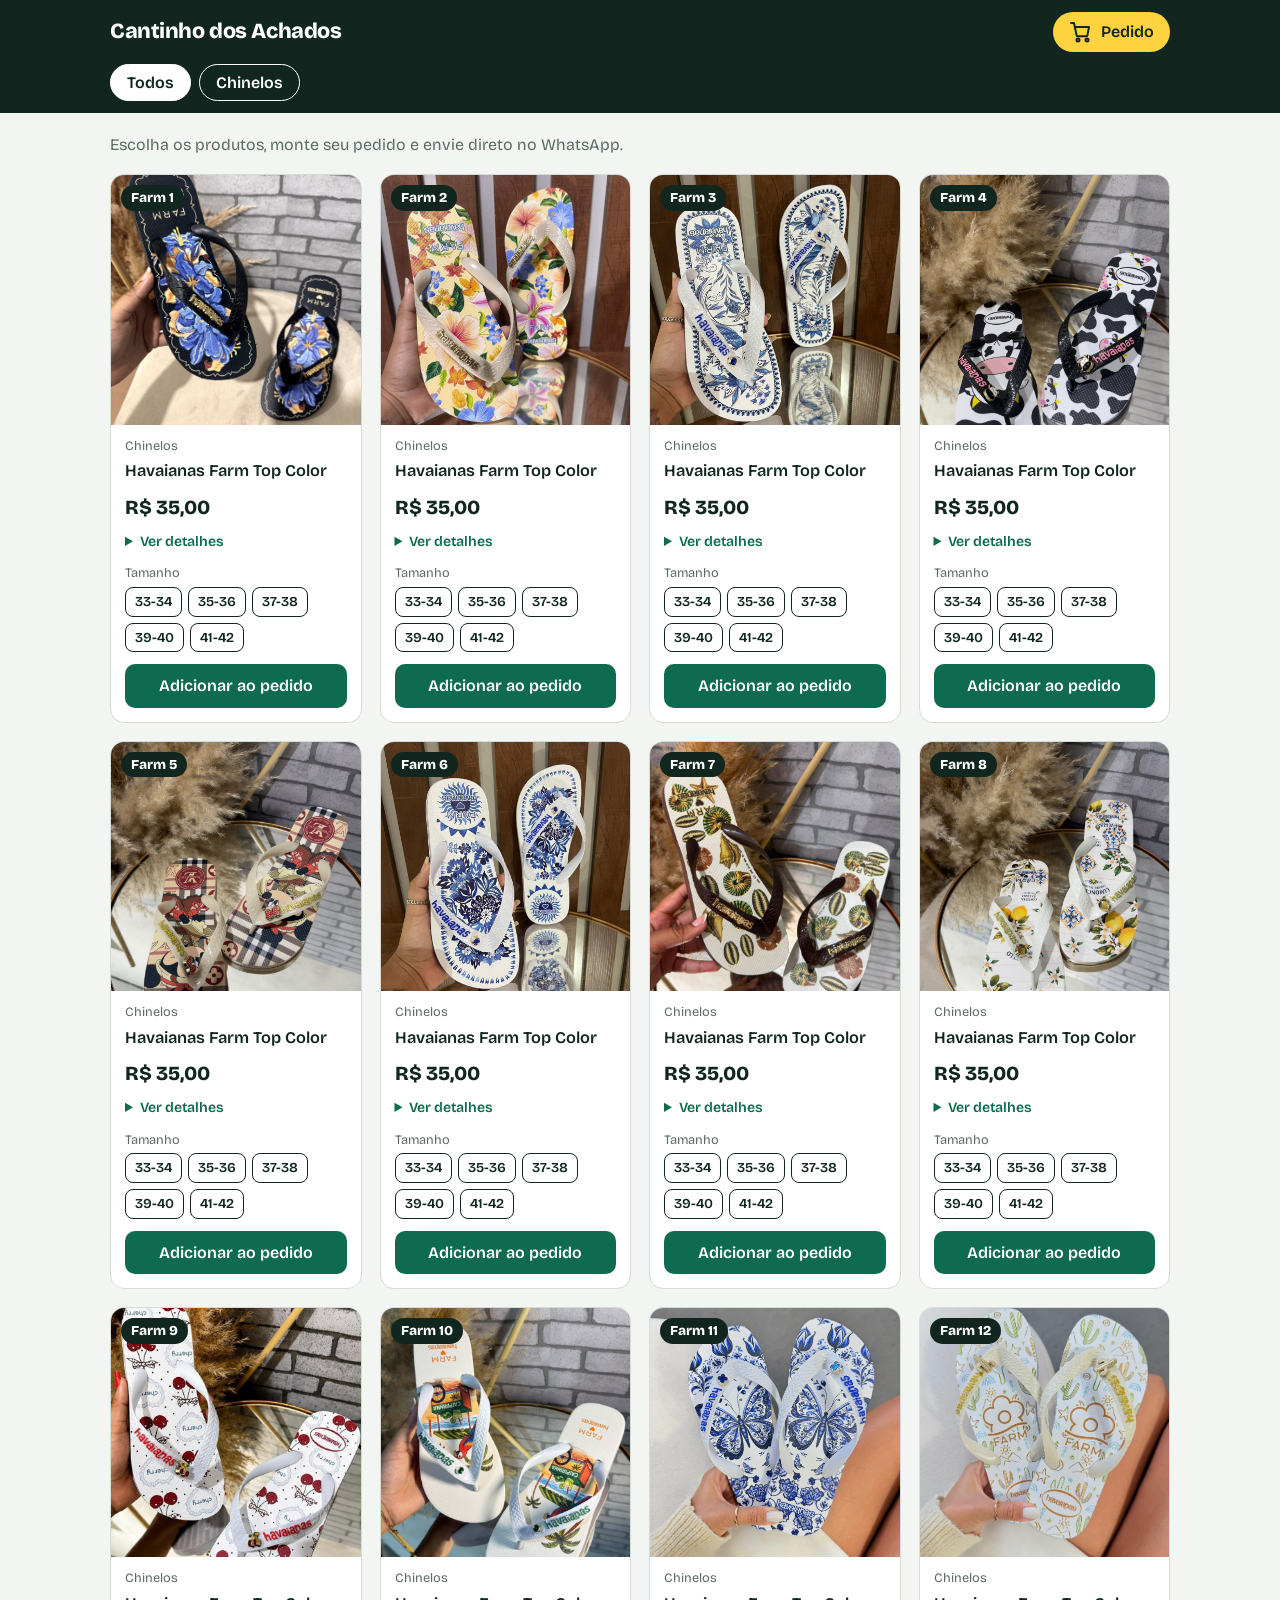
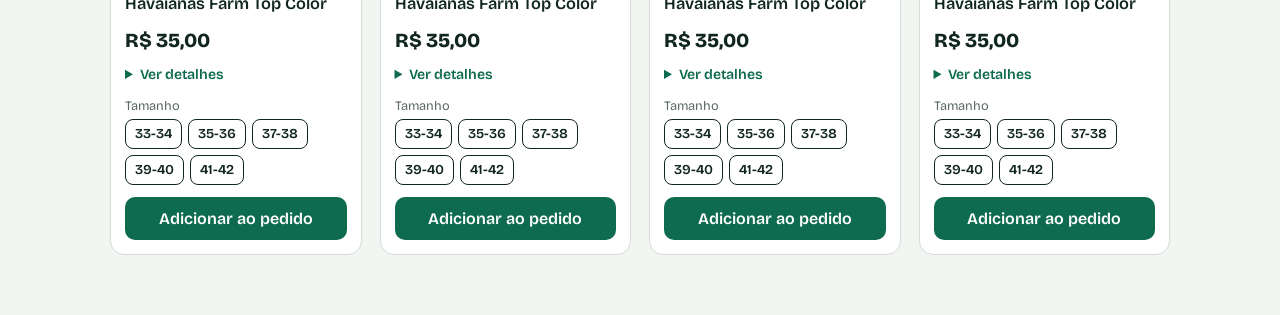
==== index.html @ ed5be7b3 "pastas" ====
<!DOCTYPE html>
<html lang="pt-BR">
<head>
<meta charset="utf-8">
<meta name="viewport" content="width=device-width, initial-scale=1">
<title>Cantinho dos Achados – Catálogo</title>
<link rel="preconnect" href="https://fonts.googleapis.com">
<link rel="preconnect" href="https://fonts.gstatic.com" crossorigin>
<link href="https://fonts.googleapis.com/css2?family=Bricolage+Grotesque:wght@400;600;800&display=swap" rel="stylesheet">
<link rel="stylesheet" href="css/style.css">
</head>
<body>

<header class="topo">
  <div class="topo-barra">
    <a class="marca" href="#" id="loja">Cantinho dos Achados</a>
    <button class="carrinho" id="abrir" type="button" aria-label="Abrir meu pedido">
      <svg width="24" height="24" viewBox="0 0 24 24" fill="none" stroke="currentColor" stroke-width="2" stroke-linecap="round" stroke-linejoin="round" aria-hidden="true">
        <circle cx="9" cy="20" r="1.5"/><circle cx="18" cy="20" r="1.5"/>
        <path d="M2 3h3l2.6 12.4a1 1 0 0 0 1 .8h8.8a1 1 0 0 0 1-.8L20 7H6"/>
      </svg>
      <span class="carrinho-txt">Pedido</span>
      <span class="badge" id="badge" hidden>0</span>
    </button>
  </div>
  <nav class="tabs" id="tabs" aria-label="Categorias"></nav>
</header>

<main>
  <p class="intro">Escolha os produtos, monte seu pedido e envie direto no WhatsApp.</p>
  <div class="grid" id="grid"></div>
</main>

<div class="fundo" id="fundo"></div>
<aside class="gaveta" id="gaveta" aria-label="Seu pedido">
  <div class="gaveta-topo">
    <h2>Seu pedido</h2>
    <button class="fechar" id="fechar" type="button" aria-label="Fechar">×</button>
  </div>
  <ul class="lista" id="lista"></ul>
  <div class="rodape">
    <div class="total"><span>Total</span><span id="total"></span></div>
    <button class="enviar" id="enviar" type="button">Enviar pedido no WhatsApp</button>
    <button class="limpar" id="limpar" type="button">Esvaziar pedido</button>
  </div>
</aside>

<script src="js/produtos.js"></script>
<script src="js/script.js"></script>
</body>
</html>
---- css/style.css ----
:root{
  --bg:#F2F5F1; --card:#FFFFFF; --ink:#10261F; --muted:#5C6B64; --line:#D3DCD6;
  --accent:#0E6B4F; --accent-ink:#FFFFFF; --mark:#FFD23F; --zap:#1FA855;
  --proporcao:1 / 1;   /* formato de todas as fotos: 1 / 1 (quadrado), 4 / 5 (em pé), 3 / 4... */
}
*{box-sizing:border-box}
html{scroll-behavior:smooth}
body{margin:0;background:var(--bg);color:var(--ink);font-family:"Bricolage Grotesque",system-ui,-apple-system,"Segoe UI",Roboto,sans-serif;line-height:1.45}
button{font:inherit;color:inherit;cursor:pointer}
:focus-visible{outline:3px solid var(--accent);outline-offset:2px}

/* ---------- Navbar ---------- */
.topo{position:sticky;top:0;z-index:10;background:var(--ink);color:#fff}
.topo-barra{max-width:1100px;margin:0 auto;padding:12px 20px;display:flex;justify-content:space-between;align-items:center}
.marca{color:#fff;text-decoration:none;font-weight:800;font-size:1.35rem;letter-spacing:-.02em}
.carrinho{position:relative;display:flex;align-items:center;gap:8px;background:var(--mark);color:var(--ink);border:0;border-radius:999px;padding:8px 16px;font-weight:600}
.badge{position:absolute;top:-6px;right:-6px;min-width:22px;height:22px;padding:0 6px;border-radius:999px;background:var(--zap);color:#fff;font-size:.8rem;font-weight:800;display:grid;place-items:center;border:2px solid var(--ink)}
.badge[hidden]{display:none}

.tabs{display:flex;gap:8px;max-width:1100px;margin:0 auto;padding:0 20px 12px;overflow-x:auto}
.tab{border:1.5px solid #fff;background:transparent;color:#fff;border-radius:999px;padding:6px 16px;white-space:nowrap;font-weight:600}
.tab[aria-pressed="true"]{background:#fff;color:var(--ink)}

/* ---------- Catálogo ---------- */
main{max-width:1100px;margin:0 auto;padding:20px 20px 60px}
.intro{margin:0 0 18px;color:var(--muted)}
.grid{display:grid;grid-template-columns:repeat(auto-fill,minmax(210px,1fr));gap:18px}
.item{background:var(--card);border:1px solid var(--line);border-radius:14px;overflow:hidden;display:flex;flex-direction:column}
.thumb{aspect-ratio:var(--proporcao);position:relative;overflow:hidden;display:grid;place-items:center;font-size:3.4rem;background:#E3ECE6}
.thumb img{position:absolute;inset:0;width:100%;height:100%;object-fit:cover;object-position:center;display:block}
.info{padding:12px 14px 14px;display:flex;flex-direction:column;gap:4px;flex:1}
.cat{font-size:.8rem;color:var(--muted)}
.nome{font-weight:600;font-size:1.02rem}
.preco{font-weight:800;font-size:1.25rem;margin-top:auto;padding-top:6px}
.detalhes{margin-top:6px;font-size:.88rem;color:var(--muted)}
.detalhes summary{cursor:pointer;font-weight:600;color:var(--accent)}
.detalhes ul{margin:6px 0 0;padding-left:18px}
.detalhes li{margin-bottom:3px}
.add{margin-top:8px;border:0;border-radius:10px;background:var(--accent);color:var(--accent-ink);padding:10px;font-weight:600}
.add:active{transform:scale(.98)}
.vazio{color:var(--muted);padding:40px 0}

/* ---------- Gaveta do pedido ---------- */
.fundo{position:fixed;inset:0;background:rgba(16,38,31,.5);z-index:20;display:none}
.fundo.on{display:block}
.gaveta{position:fixed;right:0;top:0;bottom:0;width:min(420px,100%);background:var(--card);z-index:30;display:none;flex-direction:column}
.gaveta.on{display:flex}
.gaveta-topo{padding:18px 20px;display:flex;justify-content:space-between;align-items:center;border-bottom:1px solid var(--line)}
.gaveta h2{margin:0;font-size:1.3rem}
.fechar{border:0;background:none;font-size:1.6rem;line-height:1;padding:4px 8px}
.lista{flex:1;overflow:auto;padding:8px 20px;margin:0;list-style:none}
.linha{display:grid;grid-template-columns:1fr auto;gap:2px 12px;padding:12px 0;border-bottom:1px solid var(--line)}
.linha .n{font-weight:600}
.linha .p{font-weight:800;text-align:right}
.qtd{display:flex;align-items:center;gap:10px;grid-column:1/-1}
.qtd button{width:32px;height:32px;border-radius:8px;border:1.5px solid var(--ink);background:none;font-weight:800}
.rodape{padding:16px 20px;border-top:1px solid var(--line)}
.total{display:flex;justify-content:space-between;font-size:1.25rem;font-weight:800;margin-bottom:12px}
.enviar{width:100%;border:0;border-radius:12px;background:var(--zap);color:#fff;padding:14px;font-weight:800;font-size:1.05rem}
.enviar:disabled{opacity:.4;cursor:not-allowed}
.limpar{width:100%;margin-top:8px;border:0;background:none;color:var(--muted);text-decoration:underline;padding:8px}

@media (max-width:420px){.carrinho-txt{display:none}}
@media (prefers-reduced-motion:reduce){html{scroll-behavior:auto}.add:active{transform:none}}

/* ---------- Código na foto e tamanhos ---------- */
.thumb{position:relative}
.codigo{position:absolute;top:10px;left:10px;background:var(--ink);color:#fff;font-weight:800;font-size:.85rem;padding:3px 10px;border-radius:999px}
.tamanhos{margin-top:8px;border-radius:8px}
.tam-rot{display:block;font-size:.8rem;color:var(--muted);margin-bottom:4px}
.tam-lista{display:flex;flex-wrap:wrap;gap:6px}
.tam{border:1.5px solid var(--ink);background:transparent;border-radius:8px;padding:4px 9px;font-size:.85rem;font-weight:600}
.tam[aria-pressed="true"]{background:var(--ink);color:#fff}
.tamanhos.erro{outline:2px solid #C8372D;outline-offset:4px}
.tamanhos.erro .tam-rot{color:#C8372D;font-weight:600}
.tamanhos.erro .tam-rot::after{content:" – escolha um";}
.tam-linha{display:block;font-weight:400;font-size:.85rem;color:var(--muted)}

/* ---------- Remover item do pedido ---------- */
.qtd .remover{width:auto;height:auto;margin-left:auto;border:0;padding:4px 2px;color:#C8372D;font-weight:600;font-size:.9rem;text-decoration:underline}
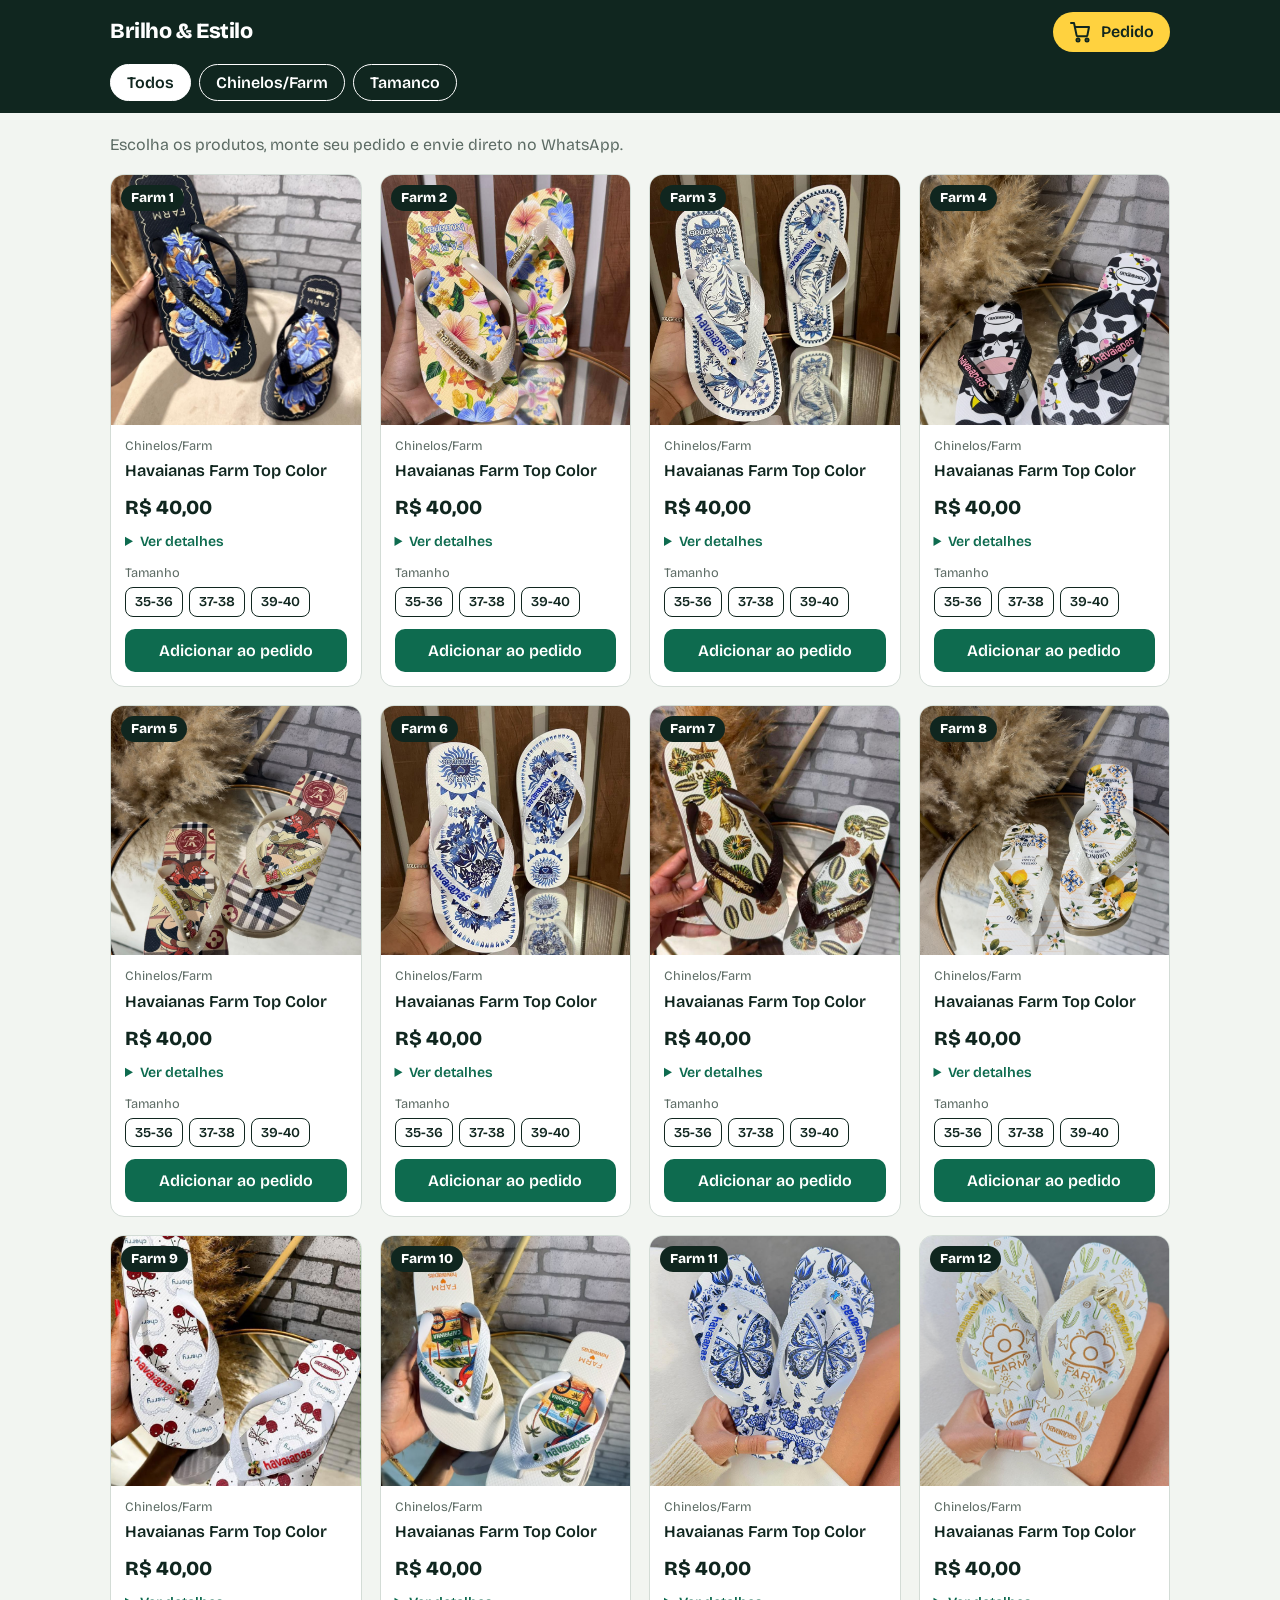
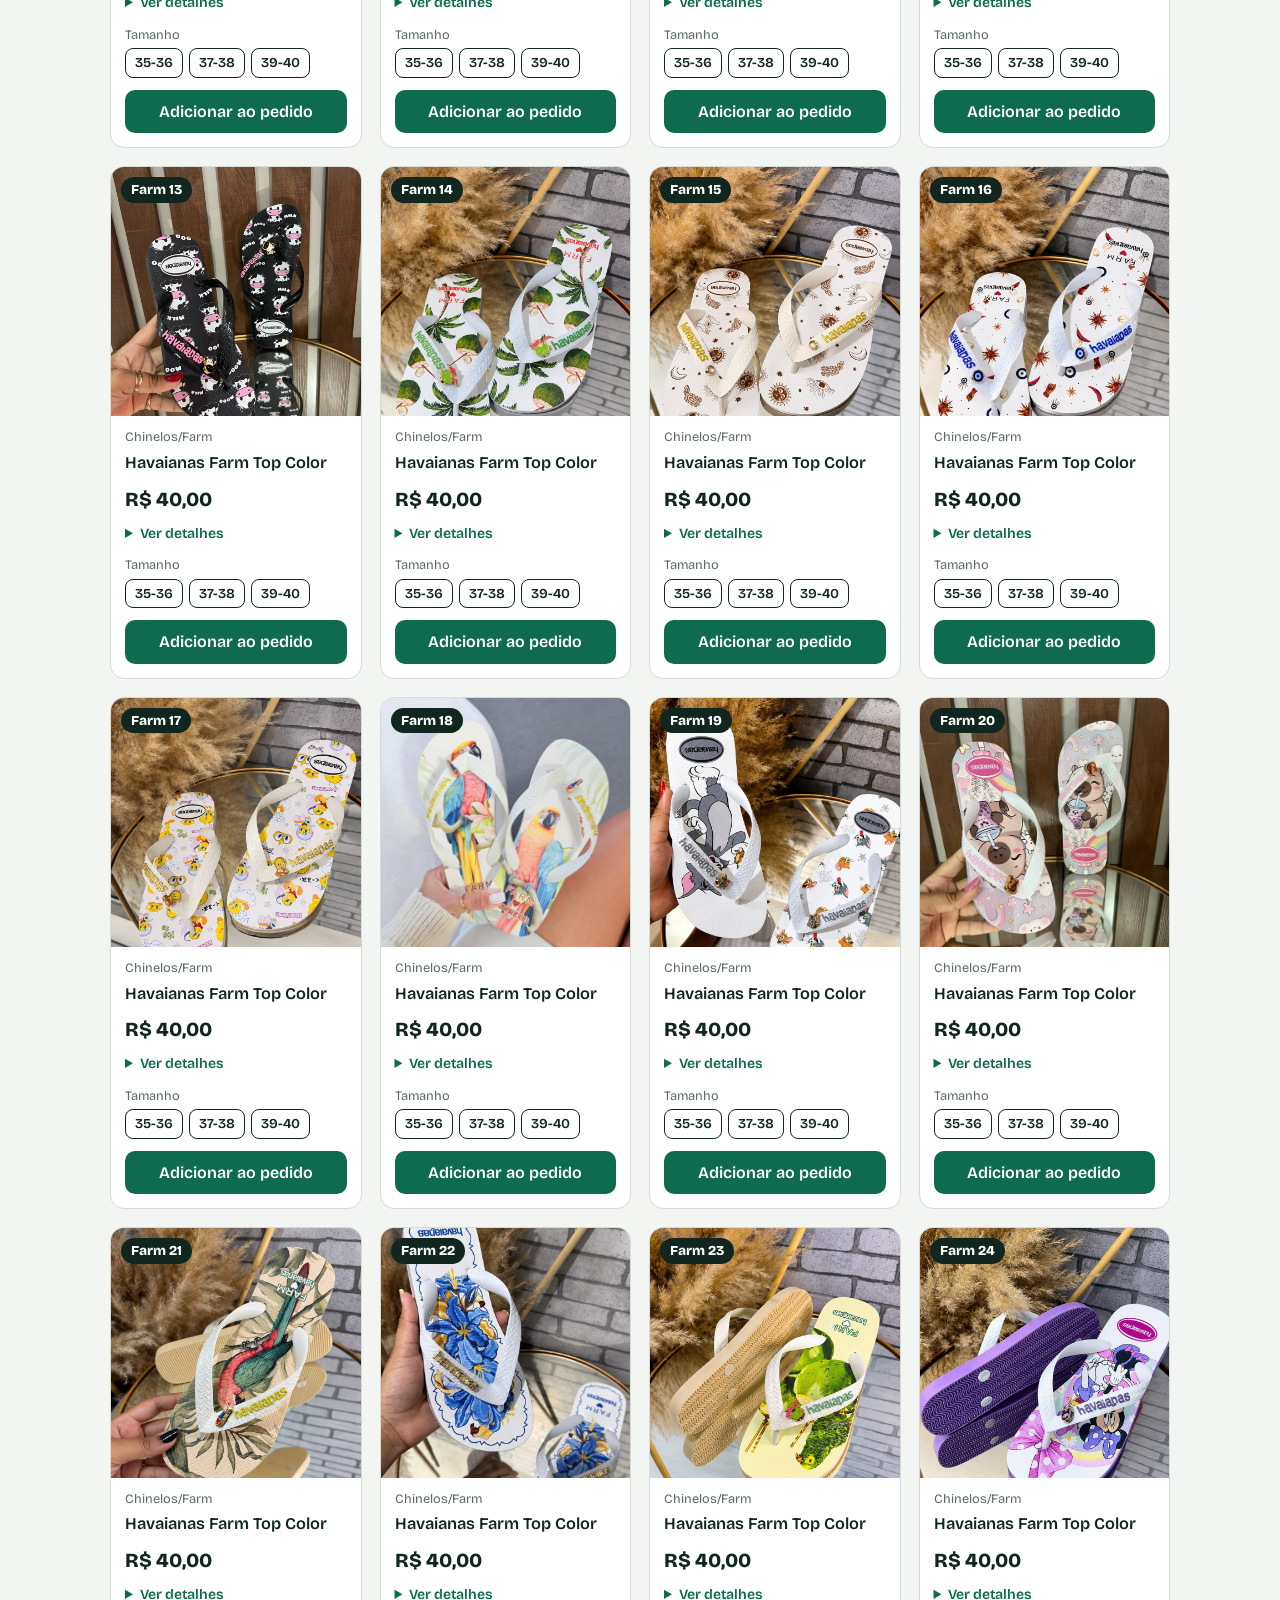
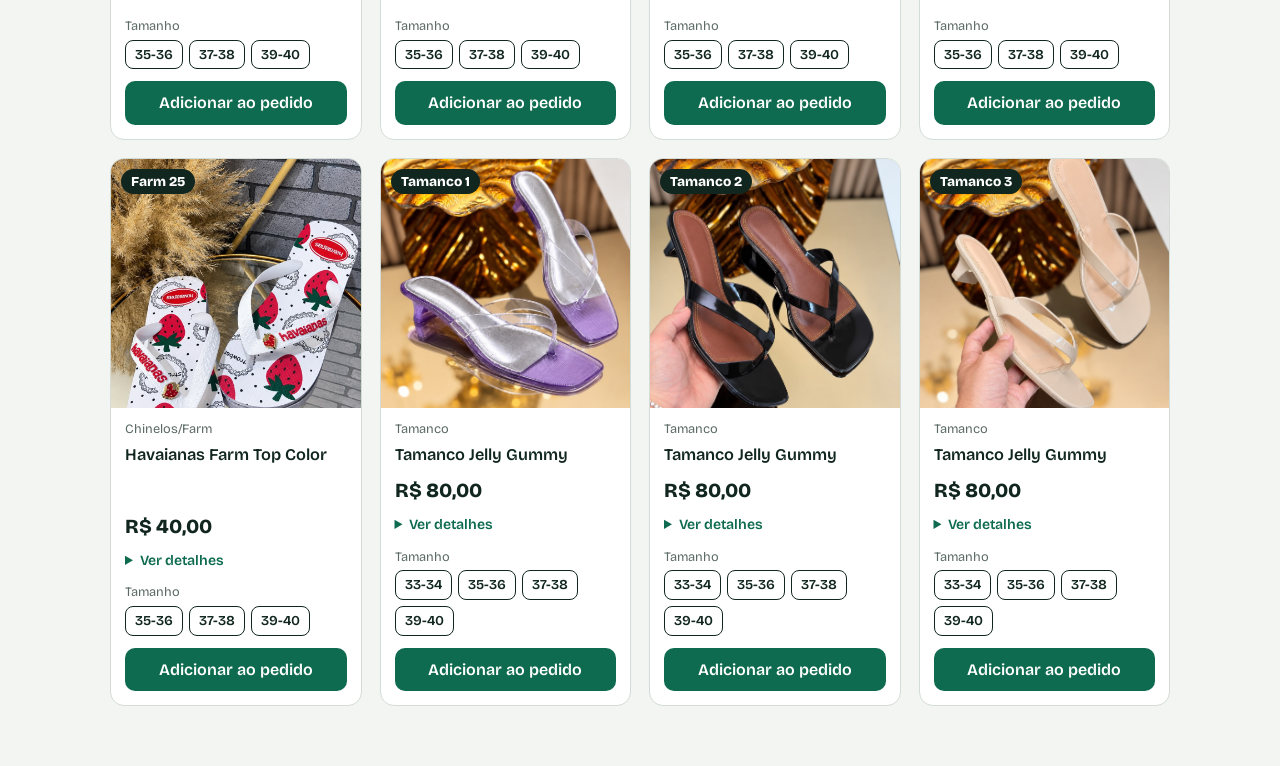
==== commit ff58dba9: "Atualização dos produtos" ====
--- a/index.html
+++ b/index.html
@@ -3,7 +3,7 @@
 <head>
 <meta charset="utf-8">
 <meta name="viewport" content="width=device-width, initial-scale=1">
-<title>Cantinho dos Achados – Catálogo</title>
+<title>Cantinho dos Achados</title>
 <link rel="preconnect" href="https://fonts.googleapis.com">
 <link rel="preconnect" href="https://fonts.gstatic.com" crossorigin>
 <link href="https://fonts.googleapis.com/css2?family=Bricolage+Grotesque:wght@400;600;800&display=swap" rel="stylesheet">
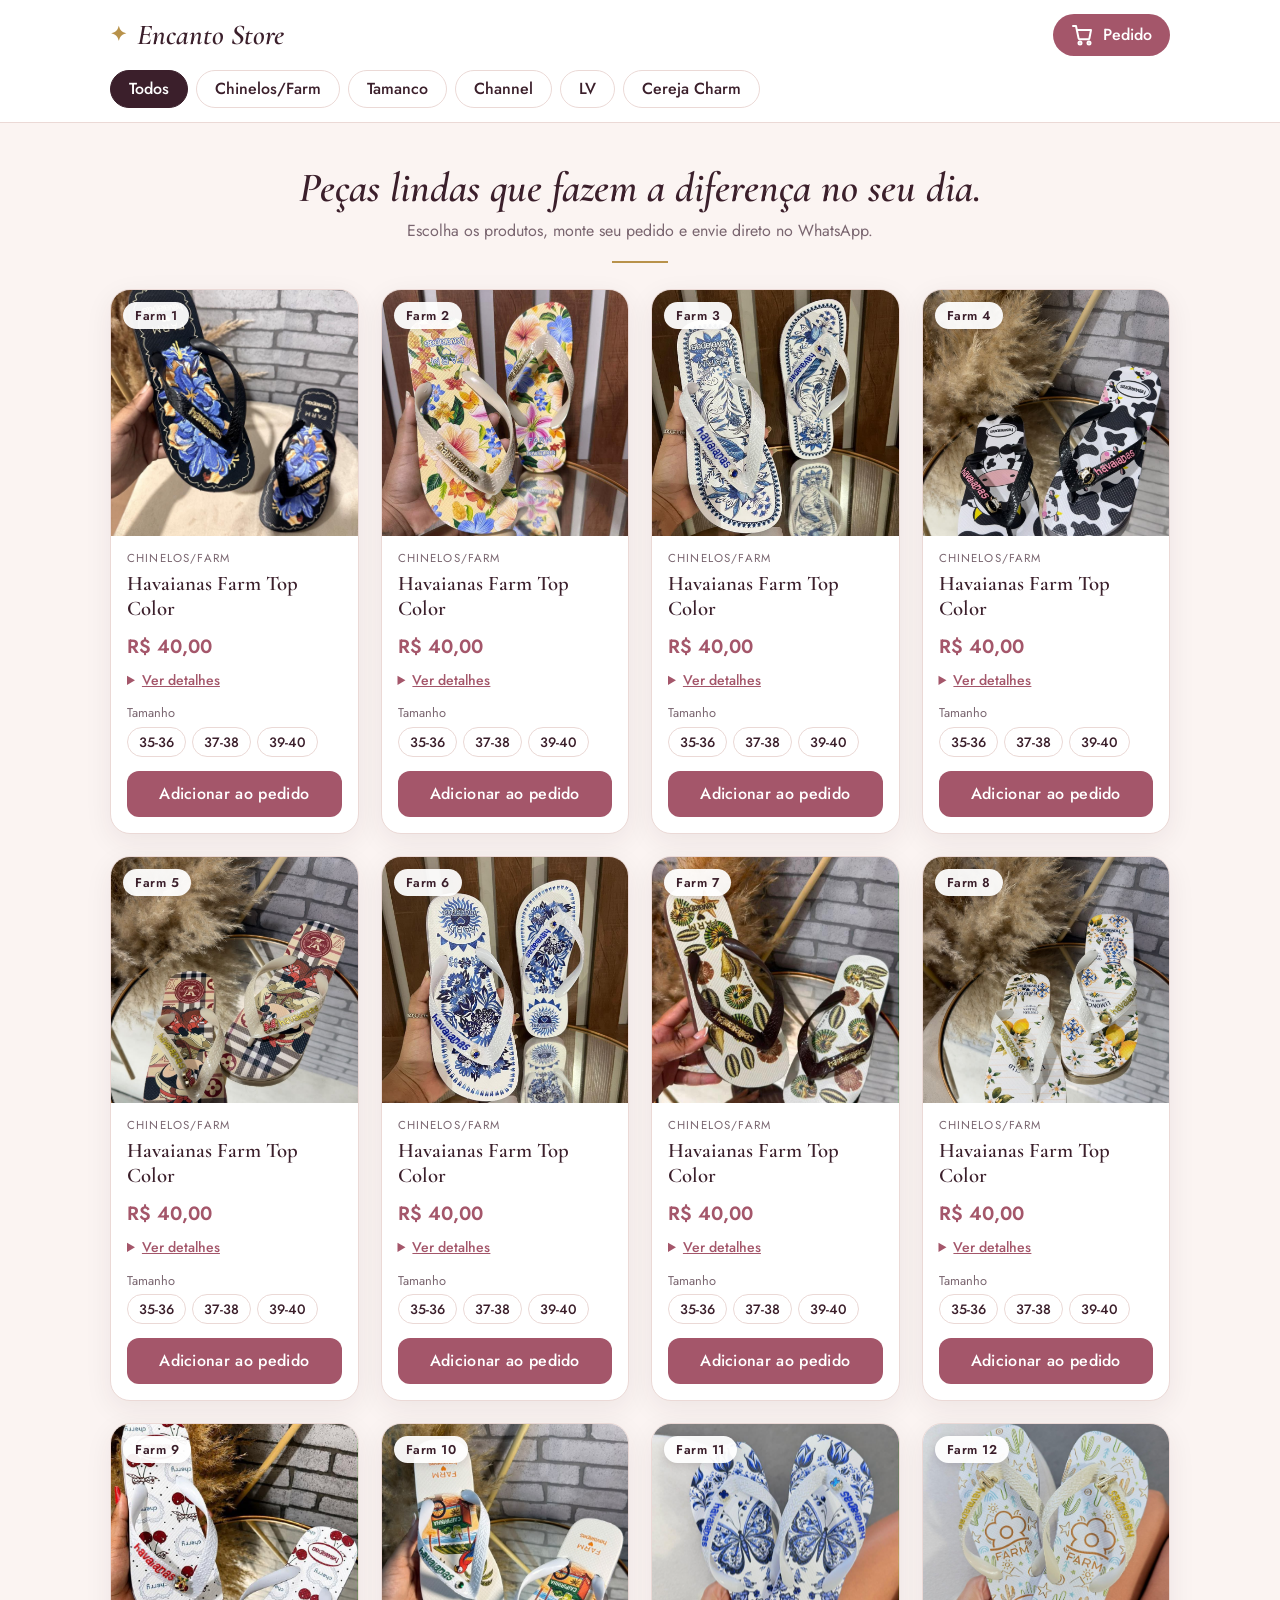
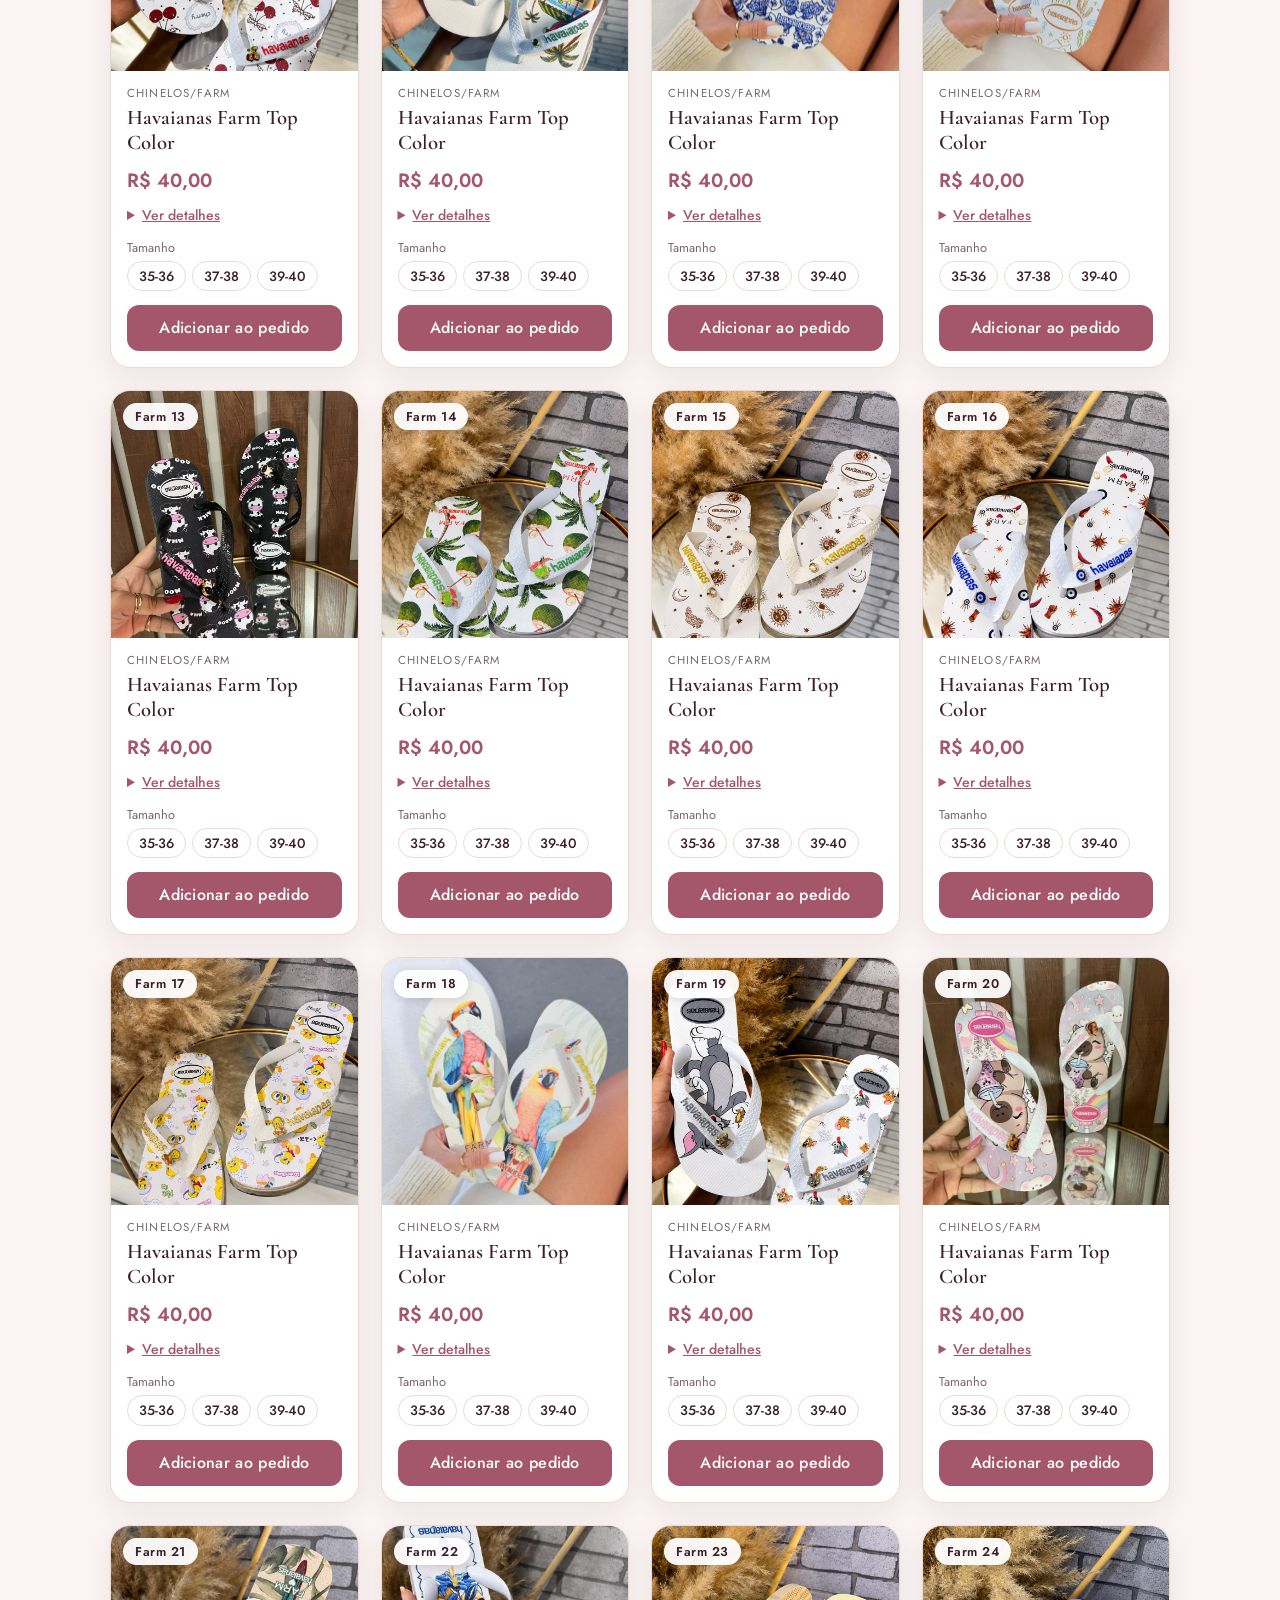
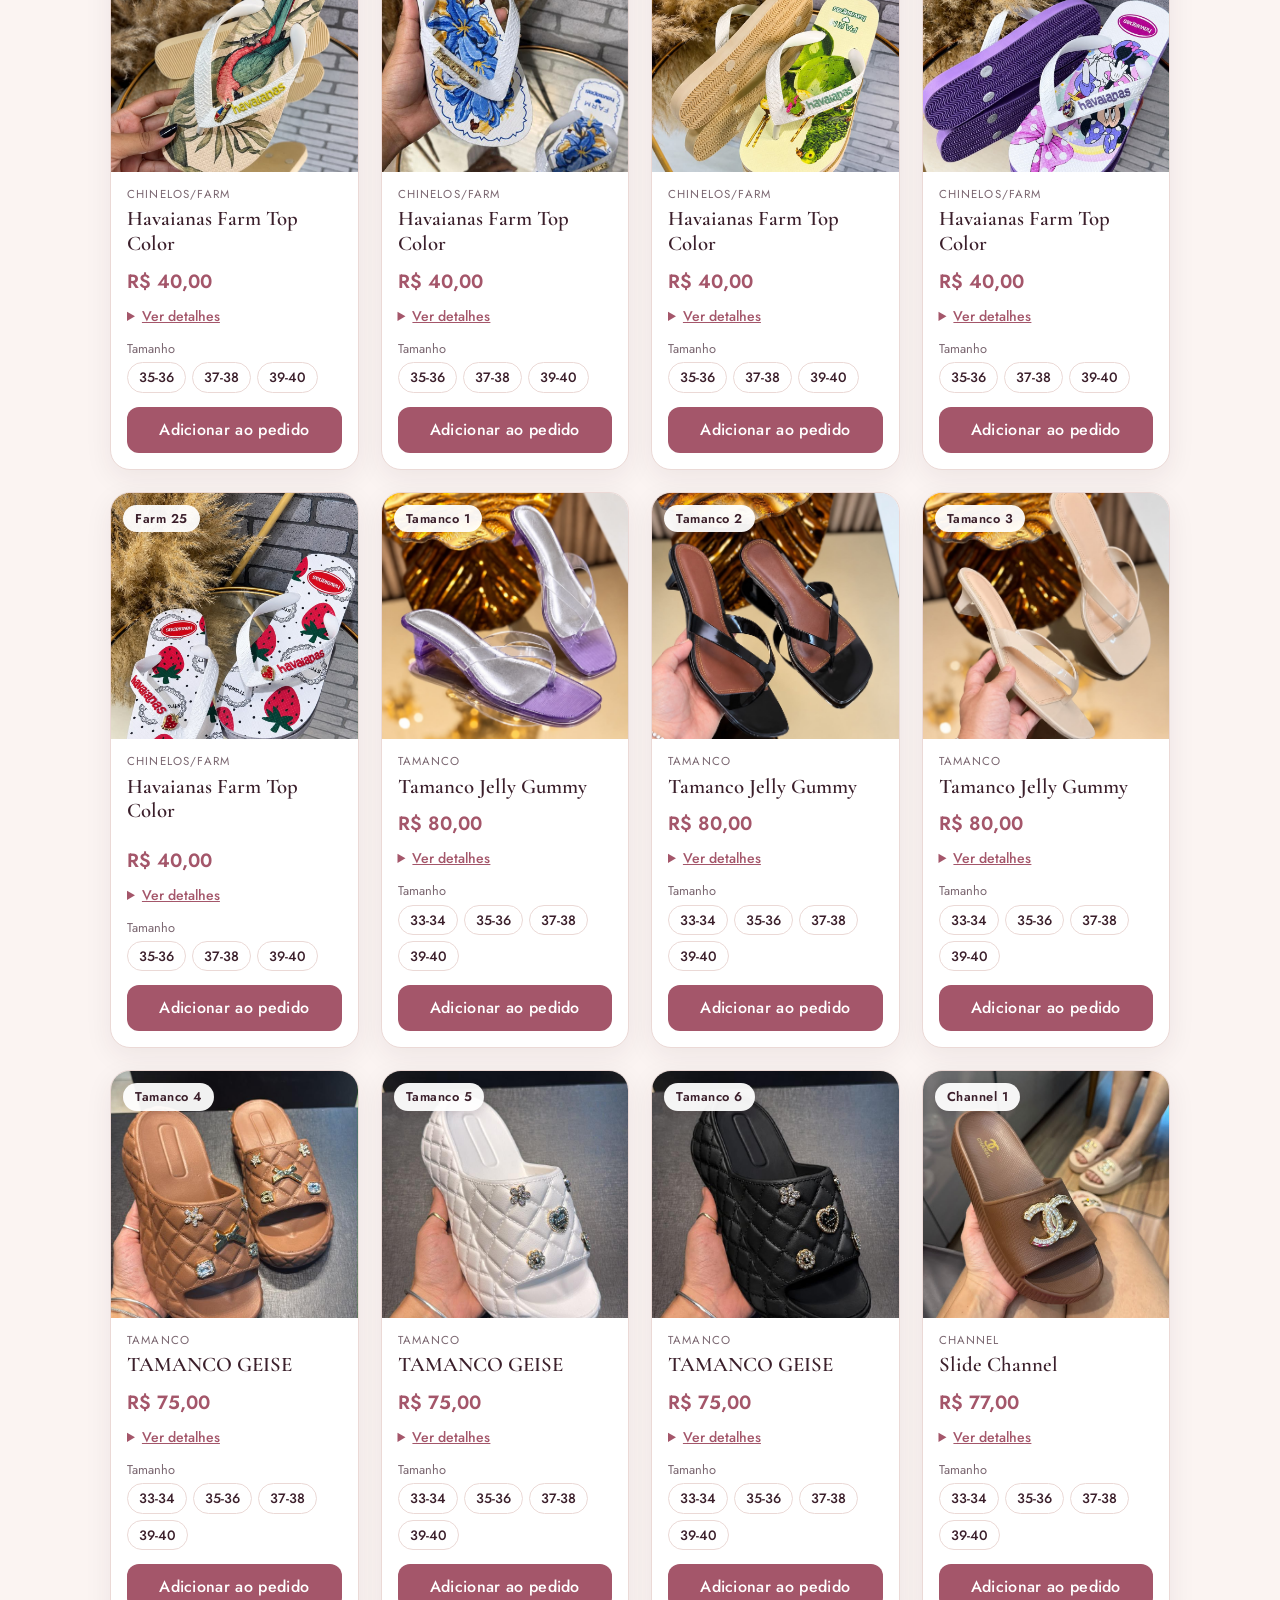
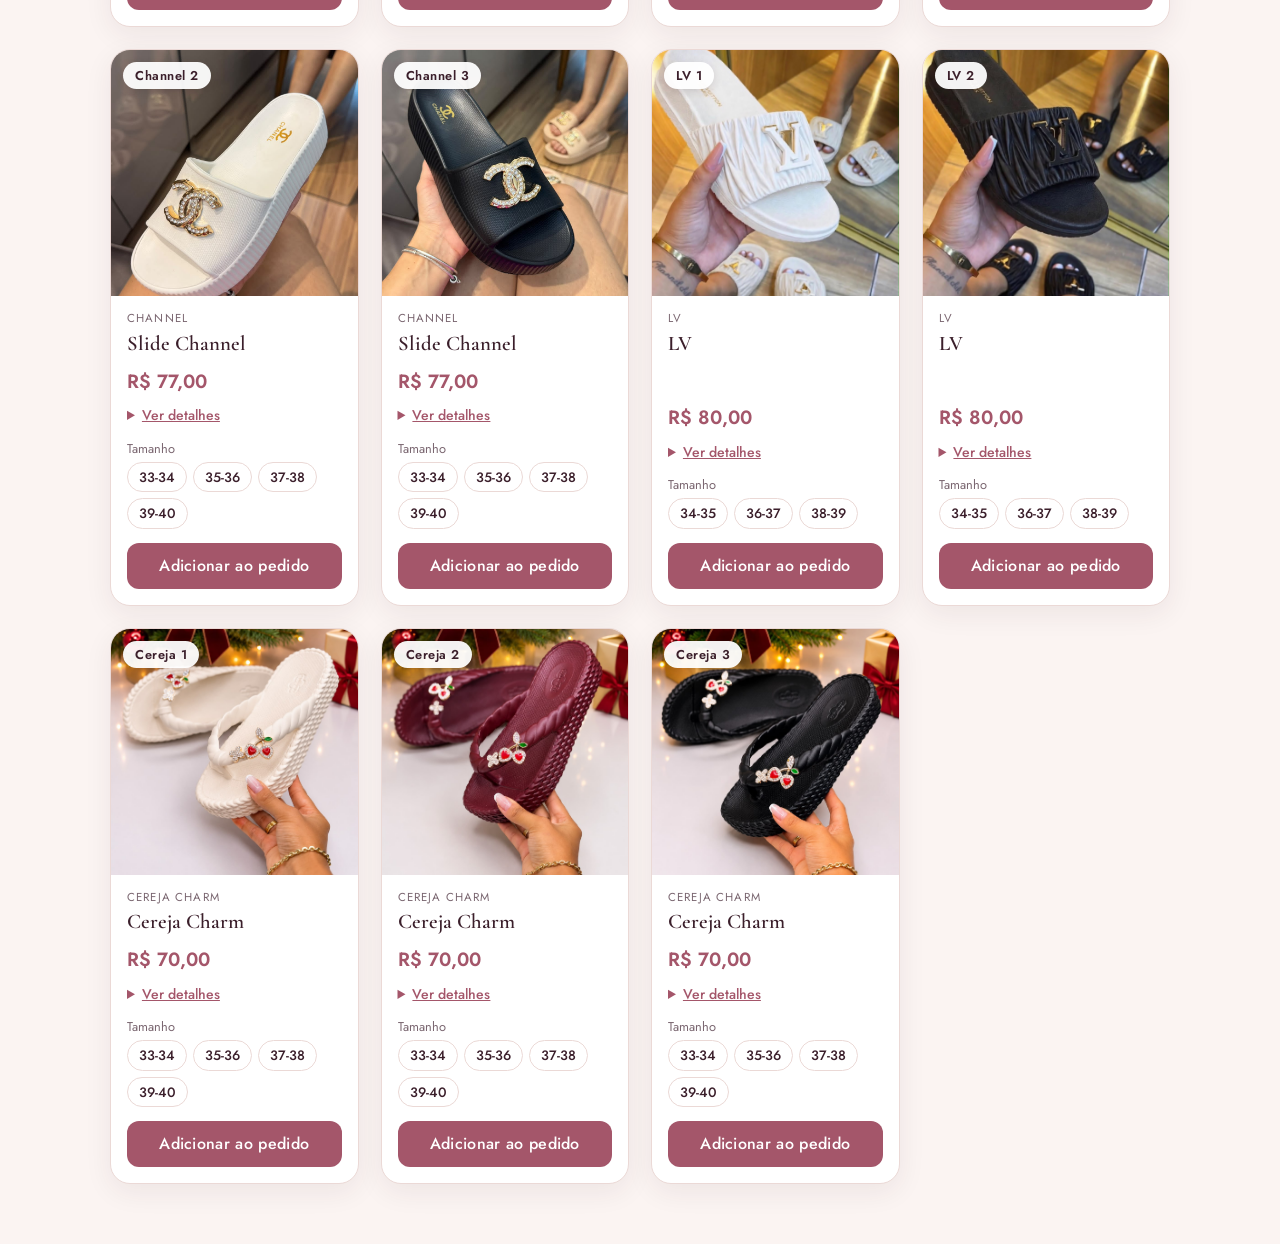
==== commit 1d059c48: "Produtos25/11/2026" ====
--- a/index.html
+++ b/index.html
@@ -3,17 +3,17 @@
 <head>
 <meta charset="utf-8">
 <meta name="viewport" content="width=device-width, initial-scale=1">
-<title>Cantinho dos Achados</title>
+<title>Encanto Store – Peças que Encantam</title>
 <link rel="preconnect" href="https://fonts.googleapis.com">
 <link rel="preconnect" href="https://fonts.gstatic.com" crossorigin>
-<link href="https://fonts.googleapis.com/css2?family=Bricolage+Grotesque:wght@400;600;800&display=swap" rel="stylesheet">
+<link href="https://fonts.googleapis.com/css2?family=Cormorant+Garamond:ital,wght@0,600;1,600&family=Jost:wght@400;500;600&display=swap" rel="stylesheet">
 <link rel="stylesheet" href="css/style.css">
 </head>
 <body>
 
 <header class="topo">
   <div class="topo-barra">
-    <a class="marca" href="#" id="loja">Cantinho dos Achados</a>
+    <a class="marca" href="#" id="loja">Encanto Store</a>
     <button class="carrinho" id="abrir" type="button" aria-label="Abrir meu pedido">
       <svg width="24" height="24" viewBox="0 0 24 24" fill="none" stroke="currentColor" stroke-width="2" stroke-linecap="round" stroke-linejoin="round" aria-hidden="true">
         <circle cx="9" cy="20" r="1.5"/><circle cx="18" cy="20" r="1.5"/>
@@ -27,7 +27,7 @@
 </header>
 
 <main>
-  <p class="intro">Escolha os produtos, monte seu pedido e envie direto no WhatsApp.</p>
+  <p class="intro"><strong id="frase">Peças lindas que fazem a diferença no seu dia.</strong><br>Escolha os produtos, monte seu pedido e envie direto no WhatsApp.</p>
   <div class="grid" id="grid"></div>
 </main>
 
--- a/css/style.css
+++ b/css/style.css
@@ -1,80 +1,100 @@
+/* =====================================================
+   ENCANTO STORE – visual: rosé, ameixa e dourado
+   Para mudar as cores do site inteiro, mexa só aqui:
+   ===================================================== */
 :root{
-  --bg:#F2F5F1; --card:#FFFFFF; --ink:#10261F; --muted:#5C6B64; --line:#D3DCD6;
-  --accent:#0E6B4F; --accent-ink:#FFFFFF; --mark:#FFD23F; --zap:#1FA855;
-  --proporcao:1 / 1;   /* formato de todas as fotos: 1 / 1 (quadrado), 4 / 5 (em pé), 3 / 4... */
+  --bg:#FBF4F2;          /* fundo da página (rosa bem clarinho) */
+  --card:#FFFFFF;
+  --ink:#3B1F2B;         /* texto e detalhes escuros (ameixa) */
+  --muted:#7A6670;
+  --line:#EBD9D6;
+  --accent:#A4566A;      /* rosé: botões e preços */
+  --accent-dark:#8A4457;
+  --accent-ink:#FFFFFF;
+  --gold:#B8924A;        /* dourado: detalhes */
+  --zap:#1FA855;         /* verde do WhatsApp */
+  --proporcao:1 / 1;     /* formato das fotos: 1 / 1, 4 / 5, 3 / 4... */
+  --serif:"Cormorant Garamond",Georgia,"Times New Roman",serif;
+  --sans:"Jost",system-ui,-apple-system,"Segoe UI",Roboto,sans-serif;
 }
 *{box-sizing:border-box}
 html{scroll-behavior:smooth}
-body{margin:0;background:var(--bg);color:var(--ink);font-family:"Bricolage Grotesque",system-ui,-apple-system,"Segoe UI",Roboto,sans-serif;line-height:1.45}
+body{margin:0;background:var(--bg);color:var(--ink);font-family:var(--sans);line-height:1.5}
 button{font:inherit;color:inherit;cursor:pointer}
 :focus-visible{outline:3px solid var(--accent);outline-offset:2px}
 
 /* ---------- Navbar ---------- */
-.topo{position:sticky;top:0;z-index:10;background:var(--ink);color:#fff}
-.topo-barra{max-width:1100px;margin:0 auto;padding:12px 20px;display:flex;justify-content:space-between;align-items:center}
-.marca{color:#fff;text-decoration:none;font-weight:800;font-size:1.35rem;letter-spacing:-.02em}
-.carrinho{position:relative;display:flex;align-items:center;gap:8px;background:var(--mark);color:var(--ink);border:0;border-radius:999px;padding:8px 16px;font-weight:600}
-.badge{position:absolute;top:-6px;right:-6px;min-width:22px;height:22px;padding:0 6px;border-radius:999px;background:var(--zap);color:#fff;font-size:.8rem;font-weight:800;display:grid;place-items:center;border:2px solid var(--ink)}
+.topo{position:sticky;top:0;z-index:10;background:rgba(255,255,255,.94);backdrop-filter:blur(8px);border-bottom:1px solid var(--line)}
+.topo-barra{max-width:1100px;margin:0 auto;padding:14px 20px;display:flex;justify-content:space-between;align-items:center}
+.marca{font-family:var(--serif);font-style:italic;font-weight:600;font-size:1.8rem;line-height:1;color:var(--ink);text-decoration:none}
+.marca::before{content:"✦";color:var(--gold);font-style:normal;font-size:.7em;margin-right:.5em;vertical-align:.12em}
+.carrinho{position:relative;display:flex;align-items:center;gap:8px;background:var(--accent);color:var(--accent-ink);border:0;border-radius:999px;padding:9px 18px;font-weight:500;transition:background .2s}
+.carrinho:hover{background:var(--accent-dark)}
+.badge{position:absolute;top:-6px;right:-6px;min-width:22px;height:22px;padding:0 6px;border-radius:999px;background:var(--gold);color:var(--ink);font-size:.78rem;font-weight:600;display:grid;place-items:center;border:2px solid #fff}
 .badge[hidden]{display:none}
 
-.tabs{display:flex;gap:8px;max-width:1100px;margin:0 auto;padding:0 20px 12px;overflow-x:auto}
-.tab{border:1.5px solid #fff;background:transparent;color:#fff;border-radius:999px;padding:6px 16px;white-space:nowrap;font-weight:600}
-.tab[aria-pressed="true"]{background:#fff;color:var(--ink)}
+.tabs{display:flex;gap:8px;max-width:1100px;margin:0 auto;padding:0 20px 14px;overflow-x:auto}
+.tab{border:1px solid var(--line);background:#fff;color:var(--ink);border-radius:999px;padding:6px 18px;white-space:nowrap;font-weight:500;transition:background .2s,color .2s}
+.tab:hover{border-color:var(--accent)}
+.tab[aria-pressed="true"]{background:var(--ink);border-color:var(--ink);color:#fff}
+
+/* ---------- Cabeçalho da página ---------- */
+main{max-width:1100px;margin:0 auto;padding:12px 20px 60px}
+.intro{margin:0 0 26px;padding:30px 0 0;text-align:center;color:var(--muted)}
+.intro br{display:none}
+.intro strong{display:block;margin-bottom:6px;font-family:var(--serif);font-style:italic;font-weight:600;font-size:clamp(1.7rem,4.5vw,2.6rem);line-height:1.15;color:var(--ink)}
+.intro::after{content:"";display:block;width:56px;height:2px;margin:18px auto 0;background:var(--gold)}
 
 /* ---------- Catálogo ---------- */
-main{max-width:1100px;margin:0 auto;padding:20px 20px 60px}
-.intro{margin:0 0 18px;color:var(--muted)}
-.grid{display:grid;grid-template-columns:repeat(auto-fill,minmax(210px,1fr));gap:18px}
-.item{background:var(--card);border:1px solid var(--line);border-radius:14px;overflow:hidden;display:flex;flex-direction:column}
-.thumb{aspect-ratio:var(--proporcao);position:relative;overflow:hidden;display:grid;place-items:center;font-size:3.4rem;background:#E3ECE6}
+.grid{display:grid;grid-template-columns:repeat(auto-fill,minmax(220px,1fr));gap:22px}
+.item{background:var(--card);border:1px solid var(--line);border-radius:20px;overflow:hidden;display:flex;flex-direction:column;box-shadow:0 8px 28px rgba(59,31,43,.07);transition:transform .2s,box-shadow .2s}
+.item:hover{transform:translateY(-3px);box-shadow:0 14px 34px rgba(59,31,43,.12)}
+.thumb{aspect-ratio:var(--proporcao);position:relative;overflow:hidden;display:grid;place-items:center;font-size:3.4rem;background:#F6E9E6}
 .thumb img{position:absolute;inset:0;width:100%;height:100%;object-fit:cover;object-position:center;display:block}
-.info{padding:12px 14px 14px;display:flex;flex-direction:column;gap:4px;flex:1}
-.cat{font-size:.8rem;color:var(--muted)}
-.nome{font-weight:600;font-size:1.02rem}
-.preco{font-weight:800;font-size:1.25rem;margin-top:auto;padding-top:6px}
+.codigo{position:absolute;top:12px;left:12px;background:rgba(255,255,255,.94);color:var(--ink);font-weight:600;font-size:.8rem;letter-spacing:.04em;padding:4px 12px;border-radius:999px;box-shadow:0 2px 8px rgba(59,31,43,.15)}
+.info{padding:14px 16px 16px;display:flex;flex-direction:column;gap:4px;flex:1}
+.cat{font-size:.72rem;letter-spacing:.1em;text-transform:uppercase;color:var(--muted)}
+.nome{font-family:var(--serif);font-weight:600;font-size:1.3rem;line-height:1.2}
+.preco{font-weight:600;font-size:1.2rem;color:var(--accent);margin-top:auto;padding-top:6px}
 .detalhes{margin-top:6px;font-size:.88rem;color:var(--muted)}
-.detalhes summary{cursor:pointer;font-weight:600;color:var(--accent)}
+.detalhes summary{cursor:pointer;font-weight:500;color:var(--accent);text-decoration:underline}
 .detalhes ul{margin:6px 0 0;padding-left:18px}
 .detalhes li{margin-bottom:3px}
-.add{margin-top:8px;border:0;border-radius:10px;background:var(--accent);color:var(--accent-ink);padding:10px;font-weight:600}
+.tamanhos{margin-top:8px;border-radius:8px}
+.tam-rot{display:block;font-size:.8rem;color:var(--muted);margin-bottom:4px}
+.tam-lista{display:flex;flex-wrap:wrap;gap:6px}
+.tam{border:1px solid var(--line);background:#fff;border-radius:999px;padding:4px 11px;font-size:.85rem;font-weight:500;transition:background .15s}
+.tam:hover{border-color:var(--accent)}
+.tam[aria-pressed="true"]{background:var(--accent);border-color:var(--accent);color:#fff}
+.tamanhos.erro{outline:2px solid #C8372D;outline-offset:4px}
+.tamanhos.erro .tam-rot{color:#C8372D;font-weight:500}
+.tamanhos.erro .tam-rot::after{content:" – escolha um"}
+.add{margin-top:10px;border:0;border-radius:12px;background:var(--accent);color:var(--accent-ink);padding:11px;font-weight:500;letter-spacing:.02em;transition:background .2s}
+.add:hover{background:var(--accent-dark)}
 .add:active{transform:scale(.98)}
-.vazio{color:var(--muted);padding:40px 0}
+.vazio{color:var(--muted);padding:40px 0;text-align:center}
 
 /* ---------- Gaveta do pedido ---------- */
-.fundo{position:fixed;inset:0;background:rgba(16,38,31,.5);z-index:20;display:none}
+.fundo{position:fixed;inset:0;background:rgba(59,31,43,.45);z-index:20;display:none}
 .fundo.on{display:block}
 .gaveta{position:fixed;right:0;top:0;bottom:0;width:min(420px,100%);background:var(--card);z-index:30;display:none;flex-direction:column}
 .gaveta.on{display:flex}
 .gaveta-topo{padding:18px 20px;display:flex;justify-content:space-between;align-items:center;border-bottom:1px solid var(--line)}
-.gaveta h2{margin:0;font-size:1.3rem}
+.gaveta h2{margin:0;font-family:var(--serif);font-style:italic;font-weight:600;font-size:1.7rem}
 .fechar{border:0;background:none;font-size:1.6rem;line-height:1;padding:4px 8px}
 .lista{flex:1;overflow:auto;padding:8px 20px;margin:0;list-style:none}
-.linha{display:grid;grid-template-columns:1fr auto;gap:2px 12px;padding:12px 0;border-bottom:1px solid var(--line)}
-.linha .n{font-weight:600}
-.linha .p{font-weight:800;text-align:right}
+.linha{display:grid;grid-template-columns:1fr auto;gap:2px 12px;padding:14px 0;border-bottom:1px solid var(--line)}
+.linha .n{font-weight:500}
+.linha .p{font-weight:600;color:var(--accent);text-align:right}
+.tam-linha{display:block;font-weight:400;font-size:.85rem;color:var(--muted)}
 .qtd{display:flex;align-items:center;gap:10px;grid-column:1/-1}
-.qtd button{width:32px;height:32px;border-radius:8px;border:1.5px solid var(--ink);background:none;font-weight:800}
+.qtd button{width:32px;height:32px;border-radius:50%;border:1px solid var(--accent);background:none;color:var(--accent);font-weight:600}
+.qtd .remover{width:auto;height:auto;margin-left:auto;border:0;border-radius:0;padding:4px 2px;color:#C8372D;font-weight:500;font-size:.9rem;text-decoration:underline}
 .rodape{padding:16px 20px;border-top:1px solid var(--line)}
-.total{display:flex;justify-content:space-between;font-size:1.25rem;font-weight:800;margin-bottom:12px}
-.enviar{width:100%;border:0;border-radius:12px;background:var(--zap);color:#fff;padding:14px;font-weight:800;font-size:1.05rem}
+.total{display:flex;justify-content:space-between;font-size:1.3rem;font-weight:600;margin-bottom:12px}
+.enviar{width:100%;border:0;border-radius:12px;background:var(--zap);color:#fff;padding:14px;font-weight:600;font-size:1.05rem}
 .enviar:disabled{opacity:.4;cursor:not-allowed}
 .limpar{width:100%;margin-top:8px;border:0;background:none;color:var(--muted);text-decoration:underline;padding:8px}
 
 @media (max-width:420px){.carrinho-txt{display:none}}
-@media (prefers-reduced-motion:reduce){html{scroll-behavior:auto}.add:active{transform:none}}
-
-/* ---------- Código na foto e tamanhos ---------- */
-.thumb{position:relative}
-.codigo{position:absolute;top:10px;left:10px;background:var(--ink);color:#fff;font-weight:800;font-size:.85rem;padding:3px 10px;border-radius:999px}
-.tamanhos{margin-top:8px;border-radius:8px}
-.tam-rot{display:block;font-size:.8rem;color:var(--muted);margin-bottom:4px}
-.tam-lista{display:flex;flex-wrap:wrap;gap:6px}
-.tam{border:1.5px solid var(--ink);background:transparent;border-radius:8px;padding:4px 9px;font-size:.85rem;font-weight:600}
-.tam[aria-pressed="true"]{background:var(--ink);color:#fff}
-.tamanhos.erro{outline:2px solid #C8372D;outline-offset:4px}
-.tamanhos.erro .tam-rot{color:#C8372D;font-weight:600}
-.tamanhos.erro .tam-rot::after{content:" – escolha um";}
-.tam-linha{display:block;font-weight:400;font-size:.85rem;color:var(--muted)}
-
-/* ---------- Remover item do pedido ---------- */
-.qtd .remover{width:auto;height:auto;margin-left:auto;border:0;padding:4px 2px;color:#C8372D;font-weight:600;font-size:.9rem;text-decoration:underline}+@media (prefers-reduced-motion:reduce){html{scroll-behavior:auto}.item,.item:hover,.add:active{transform:none;transition:none}}
